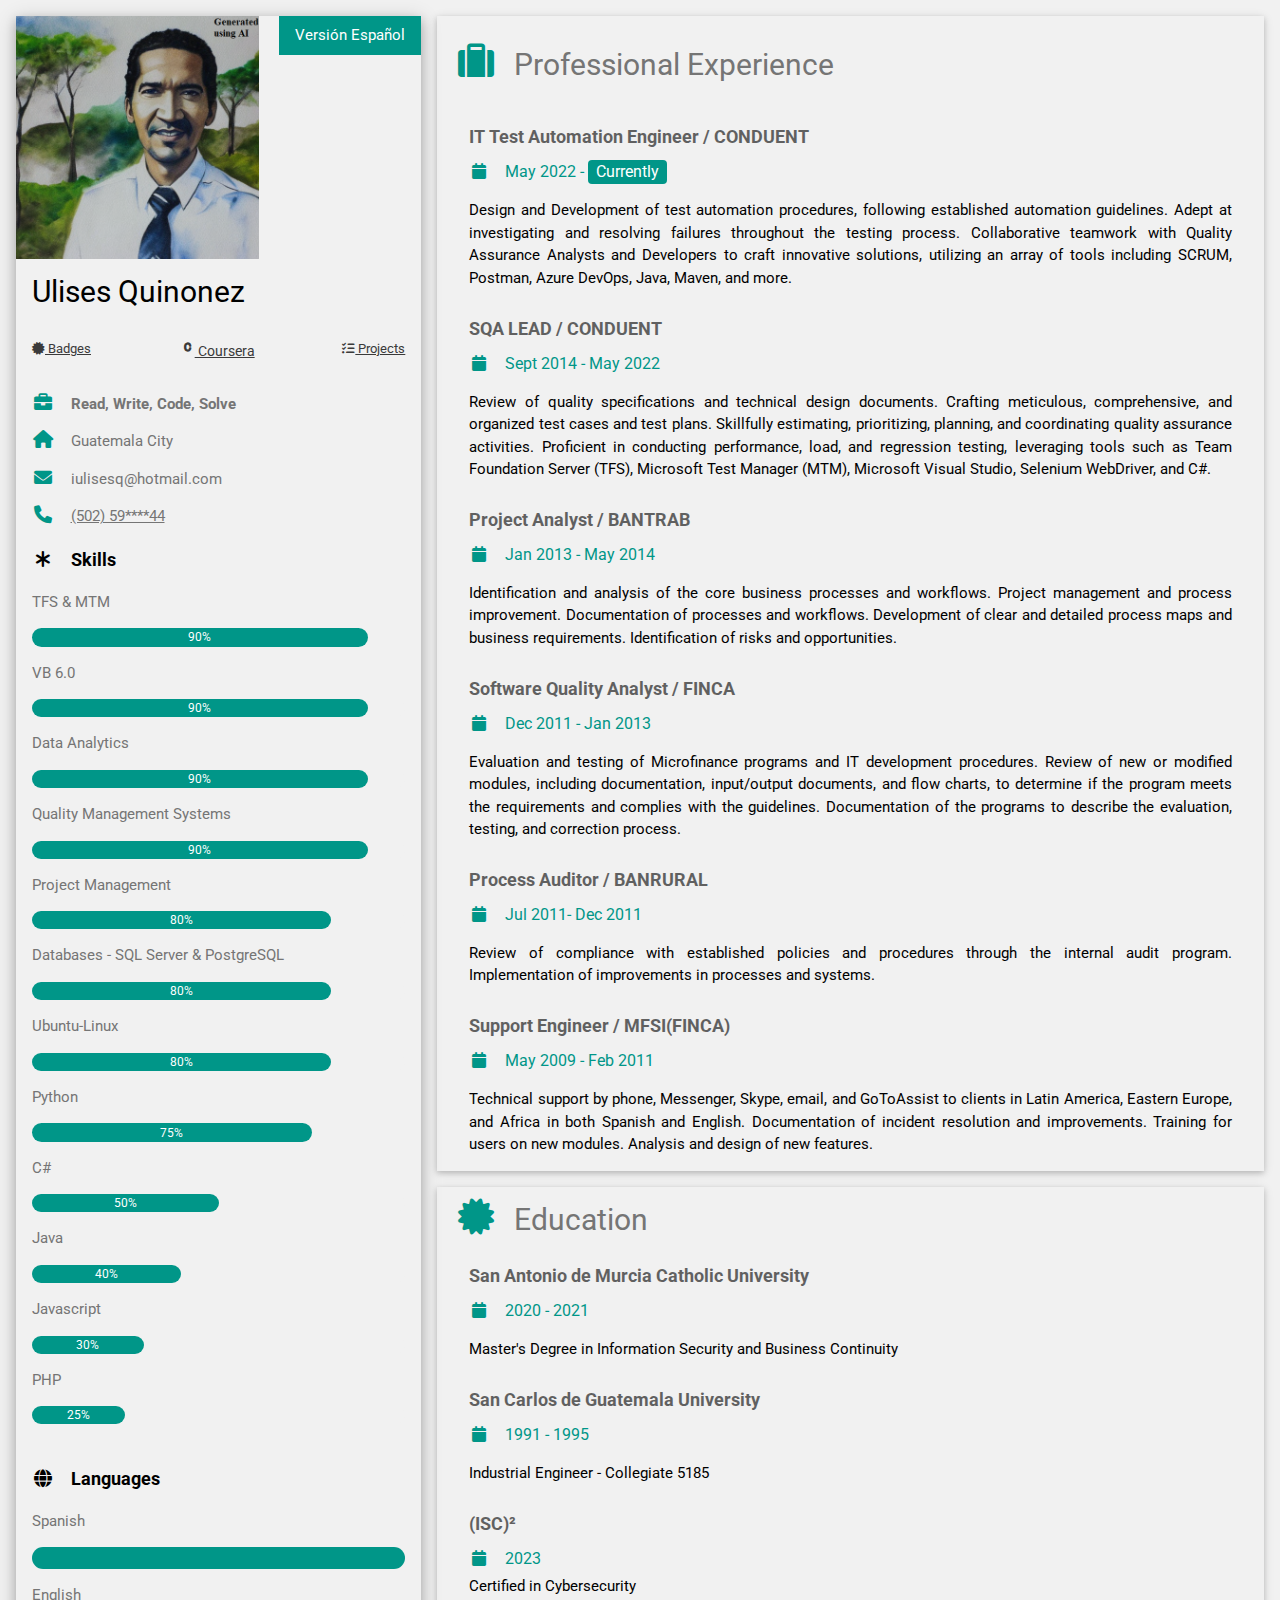
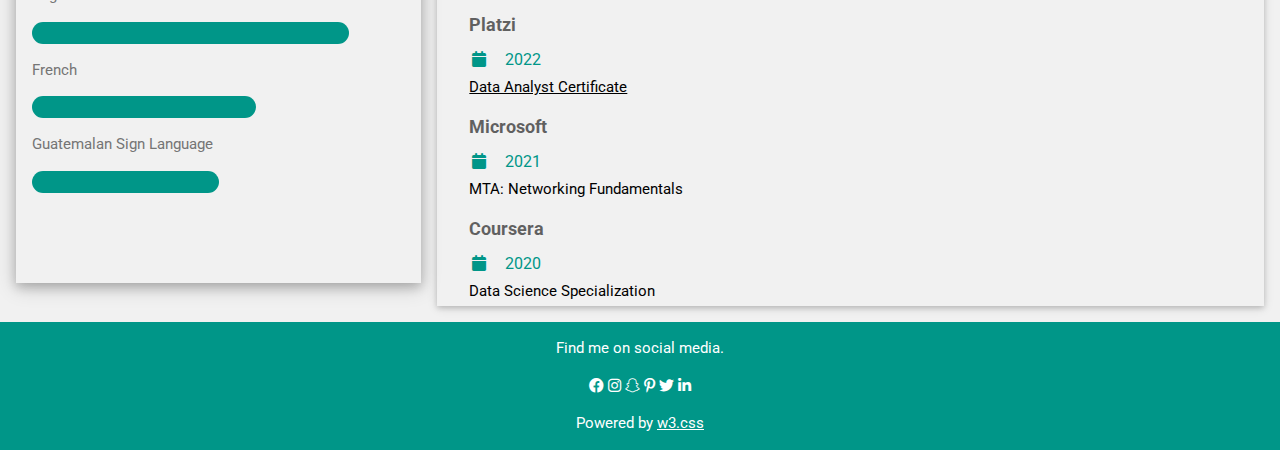
==== eng/index.html @ 61cc3a41 "first commit" ====
﻿<!DOCTYPE html>
<html>
<head>
  <title>Ulises Quinonez - Resume</title>
  <link rel="icon" type="image/x-icon" href="/img/favicon.ico">
  <link rel="icon" type="image/png" href="/img/favicon-32x32.png" sizes="32x32" />
  <link rel="icon" type="image/png" href="/img/favicon-16x16.png" sizes="16x16" />	
  <meta name="description" content="Ulises Quinonez's personal page: Read, Write, Code, Solve, Badge, Coursera, Projects">
</head>
<meta charset="UTF-8">
<meta name="viewport" content="width=device-width, initial-scale=1">
<link rel="stylesheet" href="css/w3.css">
<link rel='stylesheet' href='https://fonts.googleapis.com/css?family=Roboto'>
<link rel="stylesheet" href="https://cdnjs.cloudflare.com/ajax/libs/font-awesome/6.0.0-beta3/css/all.min.css">
<style>
html,body,h1,h2,h3,h4,h5,h6 {font-family: "Roboto", sans-serif}
.wrapper {
  position: relative;
  display: inline-block; /* Ensure the wrapper only takes the space it needs */
}

.wrapper i {
  color: gray;
  opacity: 0.5;
}
.container {
  position: relative; /* Make the container a positioning context */
}

#language-toggle {
 position: absolute;
  top: 0; /* Align button to the top of the container */
  right: 0; /* Align button to the right of the container */
}
</style>
  <style>
    /* Style for the modal */
    .modal {
      display: none;
      position: fixed;
      top: 0;
      left: 0;
      width: 100%;
      height: 100%;
      background: rgba(0,0,0,0.6);
      justify-content: center;
      align-items: center;
	  position: fixed;
	  z-index: 9999;
	  
    }

   .modal-content {
      background-color: white; /* Set background color to solid white */
      padding: 20px;
      border-radius: 5px;
      box-shadow: 0 0 10px rgba(0, 0, 0, 0.8);	  
    }
	    /* Overlay element to block content */
    .overlay {
      position: absolute;
      top: 0;
      left: 0;
      width: 100%;
      height: 100%;
      background-color: white; /* Set the same background color as modal content */
      opacity: 1; /* Set opacity to block content */
    }
  </style>
<body class="w3-light-grey">

<!-- Page Container -->
<div class="w3-content w3-margin-top" style="max-width:1400px;">

  <!-- The Grid -->
  <div class="w3-row-padding">
  
    <!-- Left Column -->
    <div class="w3-third">
    
      <div class="w3- light-grey w3-text-grey w3-card-4">
        <div class="w3-display-container">
<div class="container">
  <img id="img" src="img\avatar1.png" style="width:60%" alt="Avatar">
  <a id="language-toggle" class="w3-button w3-teal" href="http://iulisesq.is-best.net/">Versión Español</a>
</div>		  
          <div class="w3-display-bottomcenter w3-container w3-text-black">
            <h2>Ulises Quinonez</h2>
<div style="display: flex; justify-content: space-between;">
<a href="https://www.credly.com/users/ulises-quinonez" class="w3-text-dark-grey w3-padding-16" style="text-align: right; font-size: smaller;">
  <i class="fas fa-certificate"></i> Badges
</a>
  <a href="https://www.coursera.org/learner/ulises-quinonez-7554" class="w3-text-dark-grey w3-padding-16" style="text-align: right; font-size: 90%; color: blue;">
    <svg xmlns="http://www.w3.org/2000/svg" viewBox="0 0 24 24" width="16" height="16" fill="none" stroke="currentColor" stroke-width="2" stroke-linecap="round" stroke-linejoin="round">
      <text x="50%" y="50%" font-size="16" dy=".3em" text-anchor="middle" fill="white">C</text>
    </svg>
	Coursera
  </a>
<a href="#" class="w3-text-dark-grey w3-padding-16" style="text-align: right; font-size: smaller;" id="modal-link">
  <i class="fas fa-tasks"></i> Projects
</a>
<!-- The modal -->
<div id="myModal" class="modal">
  <div class="modal-content">
	<span class="close" style="cursor: pointer;">&times;</span><- Close this window
	<br>
    <h2>A couple of projects</h2>
	<br>
    <a href="http://prediocampeon.is-best.net/">Project 1</a>:
	A car catalog built with PHP and mySql.
	<br>
    <br>
    <a href="http://contrabajo.is-best.net/">Project 2</a>:
	A list of job offers built with PHP and mySql.
	<br>	
    <br>
    <a href="https://iulisesq.shinyapps.io/Covid_bajas/">Project 3</a>:
	A Dynamic Visualization of COVID Victims built with R.
	<br>
	<br>
    <a href="https://iulisesq.shinyapps.io/Covid_contagios/">Project 4</a>:
	A Dynamic Visualization of COVID Infected built with R.
	<br>
	<br>
    <a href="http://body-quiz.is-best.net/">Project 5</a>:
	 A Simple Internal Body Parts Quiz built in PHP.	
  </div>
</div>
</div>
          </div>
        </div>
         <div class="w3-container">
          <p><i class="fa fa-briefcase fa-fw w3-margin-right w3-large w3-text-teal"></i><b>Read, Write, Code, Solve</b></p>
          <p><i class="fa fa-home fa-fw w3-margin-right w3-large w3-text-teal"></i>Guatemala City</p>
          <p><i class="fa fa-envelope fa-fw w3-margin-right w3-large w3-text-teal"></i>iulisesq@hotmail.com</p>
          <p><i class="fa fa-phone fa-fw w3-margin-right w3-large w3-text-teal"></i><a href="#" id="phoneLink">(502) 59****44</a></p>
          <p class="w3-large w3-text-black"><b><i class="fa fa-asterisk fa-fw w3-margin-right w3-text-black"></i>Skills</b></p>
          <p>TFS & MTM</p>
          <div class="w3-light-grey w3-round-xlarge w3-small">
            <div class="w3-container w3-center w3-round-xlarge w3-teal" style="width:90%">90%</div>
          </div>
          <p>VB 6.0</p>
          <div class="w3-light-grey w3-round-xlarge w3-small">
            <div class="w3-container w3-center w3-round-xlarge w3-teal" style="width:90%">90%</div>
          </div>          
          <p>Data Analytics</p>
          <div class="w3-light-grey w3-round-xlarge w3-small">
            <div class="w3-container w3-center w3-round-xlarge w3-teal" style="width:90%">
              <div class="w3-center w3-text- light-grey">90%</div>
            </div>
          </div>
          <p>Quality Management Systems</p>
          <div class="w3-light-grey w3-round-xlarge w3-small">
            <div class="w3-container w3-center w3-round-xlarge w3-teal" style="width:90%">90%</div>
          </div>
          <p>Project Management</p>
          <div class="w3-light-grey w3-round-xlarge w3-small">
            <div class="w3-container w3-center w3-round-xlarge w3-teal" style="width:80%">80%</div>
          </div>                    
          <p>Databases - SQL Server & PostgreSQL</p>
          <div class="w3-light-grey w3-round-xlarge w3-small">
            <div class="w3-container w3-center w3-round-xlarge w3-teal" style="width:80%">80%</div>
          </div>
          <p>Ubuntu-Linux</p>
          <div class="w3-light-grey w3-round-xlarge w3-small">
            <div class="w3-container w3-center w3-round-xlarge w3-teal" style="width:80%">80%</div>
          </div>  
          <p>Python</p>
          <div class="w3-light-grey w3-round-xlarge w3-small">
            <div class="w3-container w3-center w3-round-xlarge w3-teal" style="width:75%">75%</div>
          </div>
          <p>C#</p>
          <div class="w3-light-grey w3-round-xlarge w3-small">
            <div class="w3-container w3-center w3-round-xlarge w3-teal" style="width:50%">50%</div>
          </div>
            <p>Java</p>
          <div class="w3-light-grey w3-round-xlarge w3-small">
            <div class="w3-container w3-center w3-round-xlarge w3-teal" style="width:40%">40%</div>
		  </div>	
	    <p>Javascript</p>
          <div class="w3-light-grey w3-round-xlarge w3-small">
            <div class="w3-container w3-center w3-round-xlarge w3-teal" style="width:30%">30%</div>
         </div>
		<p>PHP</p>
          <div class="w3-light-grey w3-round-xlarge w3-small">
            <div class="w3-container w3-center w3-round-xlarge w3-teal" style="width:25%">25%</div>
          </div>          
          <br>
          <p class="w3-large w3-text-black"><b><i class="fa fa-globe fa-fw w3-margin-right w3-text-black"></i>Languages</b></p>
          <p>Spanish</p>
          <div class="w3-light-grey w3-round-xlarge">
            <div class="w3-round-xlarge w3-teal" style="height:22px;width:100%"></div>
          </div>
          <p>English</p>
          <div class="w3-light-grey w3-round-xlarge">
            <div class="w3-round-xlarge w3-teal" style="height:22px;width:85%"></div>
          </div>
          <p>French</p>
          <div class="w3-light-grey w3-round-xlarge">
            <div class="w3-round-xlarge w3-teal" style="height:22px;width:60%"></div>
          </div>
          <p>Guatemalan Sign Language </p>
          <div class="w3-light-grey w3-round-xlarge">
            <div class="w3-round-xlarge w3-teal" style="height:22px;width:50%"></div>
          </div>
          <br>
		  <br>
		  <br>
		  <br>
        </div>
      </div><br>

    <!-- End Left Column -->
    </div>

    <!-- Right Column -->
    <div class="w3-twothird">
    
      <div class="w3-container w3-card w3- light-grey w3-margin-bottom">
        <h2 class="w3-text-grey w3-padding-16"><i class="fa fa-suitcase fa-fw w3-margin-right w3-xxlarge w3-text-teal"></i>Professional Experience</h2>
        <div class="w3-container">
          <h5 class="w3-opacity"><b>IT Test Automation Engineer / CONDUENT</b></h5>
          <h6 class="w3-text-teal"><i class="fa fa-calendar fa-fw w3-margin-right"></i>May 2022 - <span class="w3-tag w3-teal w3-round">Currently</span></h6>
          <p align="justify">Design and Development of test automation procedures, following established automation guidelines. Adept at investigating and resolving failures throughout the testing process. Collaborative teamwork with Quality Assurance Analysts and Developers to craft innovative solutions, utilizing an array of tools including SCRUM, Postman, Azure DevOps, Java, Maven, and more.</p>
        </div>
		<div class="w3-container">
          <h5 class="w3-opacity"><b>SQA LEAD / CONDUENT</b></h5>
          <h6 class="w3-text-teal"><i class="fa fa-calendar fa-fw w3-margin-right"></i>Sept 2014 - May 2022</h6>
          <p align="justify">Review of quality specifications and technical design documents. Crafting meticulous, comprehensive, and organized test cases and test plans. Skillfully estimating, prioritizing, planning, and coordinating quality assurance activities. Proficient in conducting performance, load, and regression testing, leveraging tools such as Team Foundation Server (TFS), Microsoft Test Manager (MTM), Microsoft Visual Studio, Selenium WebDriver, and C#.</p>
        </div>
        <div class="w3-container">
          <h5 class="w3-opacity"><b>Project Analyst / BANTRAB</b></h5>
          <h6 class="w3-text-teal"><i class="fa fa-calendar fa-fw w3-margin-right"></i>Jan 2013 - May 2014</h6>
          <p align="justify">Identification and analysis of the core business processes and workflows. Project management and process improvement. Documentation of processes and workflows. Development of clear and detailed process maps and business requirements. Identification of risks and opportunities.</p>
        </div>
        <div class="w3-container">
          <h5 class="w3-opacity"><b>Software Quality Analyst / FINCA</b></h5>
		            
          <h6 class="w3-text-teal"><i class="fa fa-calendar fa-fw w3-margin-right"></i>Dec 2011 - Jan 2013</h6>
          <p align="justify">Evaluation and testing of Microfinance programs and IT development procedures. Review of new or modified modules, including documentation, input/output documents, and flow charts, to determine if the program meets the requirements and complies with the guidelines. Documentation of the programs to describe the evaluation, testing, and correction process.</p>
        </div>
        <div class="w3-container">
          <h5 class="w3-opacity"><b>Process Auditor / BANRURAL</b></h5>
		            
          <h6 class="w3-text-teal"><i class="fa fa-calendar fa-fw w3-margin-right"></i>Jul 2011- Dec 2011</h6>
          <p align="justify">Review of compliance with established policies and procedures through the internal audit program. Implementation of improvements in processes and systems.</p>
        </div>
        <div class="w3-container">
          <h5 class="w3-opacity"><b>Support Engineer / MFSI(FINCA)</b></h5>
		            
          <h6 class="w3-text-teal"><i class="fa fa-calendar fa-fw w3-margin-right"></i>May 2009 - Feb 2011</h6>
          <p align="justify">Technical support by phone, Messenger, Skype, email, and GoToAssist to clients in Latin America, Eastern Europe, and Africa in both Spanish and English. Documentation of incident resolution and improvements. Training for users on new modules. Analysis and design of new features.</p>
        </div>
      </div>

      <div class="w3-container w3-card w3- light-grey">
        <h2 class="w3-text-grey w3-padding-10"><i class="fa fa-certificate fa-fw w3-margin-right w3-xxlarge w3-text-teal"></i>Education</h2>
        <div class="w3-container">
          <h5 class="w3-opacity"><b>San Antonio de Murcia Catholic University</b></h5>		            
          <h6 class="w3-text-teal"><i class="fa fa-calendar fa-fw w3-margin-right"></i>2020 - 2021</h6>
          <p>Master's Degree in Information Security and Business Continuity</p>
          </div>
        <div class="w3-container">
          <h5 class="w3-opacity"><b>San Carlos de Guatemala University</b></h5>		    
          <h6 class="w3-text-teal"><i class="fa fa-calendar fa-fw w3-margin-right"></i>1991 - 1995</h6>
          <p>Industrial Engineer - Collegiate 5185</p>          
        </div>
		<div class="w3-container">
          <h5 class="w3-opacity"><b>(ISC)²</b></h5>		            
          <h6 class="w3-text-teal"><i class="fa fa-calendar fa-fw w3-margin-right"></i>2023</h6>
          <p style="line-height: 0.020;">Certified in Cybersecurity</p>
        </div>
		<div class="w3-container">
		  <h5 class="w3-opacity"><b>Platzi</b></h5>		            
		  <h6 class="w3-text-teal"><i class="fa fa-calendar fa-fw w3-margin-right"></i>2022</h6>
		  <p id="tet_new" style="line-height: 0.020;"><a href="https://platzi.com/p/partyofcuatro/ruta/7006-analyst/diploma/detalle/">Data Analyst Certificate </a></p>
		</div>
        <div class="w3-container">
          <h5 class="w3-opacity"><b>Microsoft</b></h5>		            
          <h6 class="w3-text-teal"><i class="fa fa-calendar fa-fw w3-margin-right"></i>2021</h6>
          <p style="line-height: 0.020;">MTA: Networking Fundamentals</p>
        </div>
        <div class="w3-container">
          <h5 class="w3-opacity"><b>Coursera</b></h5>		            
          <h6 class="w3-text-teal"><i class="fa fa-calendar fa-fw w3-margin-right"></i>2020</h6>
          <p style="line-height: 0.020;">Data Science Specialization</p>
        </div>
      </div>

    <!-- End Right Column -->
    </div>


 <!-- End Grid -->
  </div>
<script src="https://apps.elfsight.com/p/platform.js" defer></script>
<div class="elfsight-app-604c8679-e94e-4635-850a-fe289a55f8b1"></div>
<script language="javascript"  src="/js/car.js">
</script>
<script language="javascript"  src="/js/moda.js">
</script>
<script>
document.getElementById("phoneLink").addEventListener("click", function(event) {
  event.preventDefault(); 
  alert("Phone number: (502) **3789**"); 
});
</script>

<footer class="w3-container w3-teal w3-center w3-margin-top">
  <p>Find me on social media.</p>
  <i class="fab fa-facebook w3-hover-opacity wrapper"></i>
  <i class="fab fa-instagram w3-hover-opacity wrapper"></i>
  <i class="fab fa-snapchat-ghost w3-hover-opacity wrapper"></i>
  <i class="fab fa-pinterest-p w3-hover-opacity wrapper"></i>
  <i class="fab fa-twitter w3-hover-opacity wrapper"></i>
  <i class="fab fa-linkedin-in w3-hover-opacity wrapper"></i>
  <p>Powered by <a href="https://www.w3schools.com/css/" target="_blank">w3.css</a></p>
</footer>

</body>
</html>
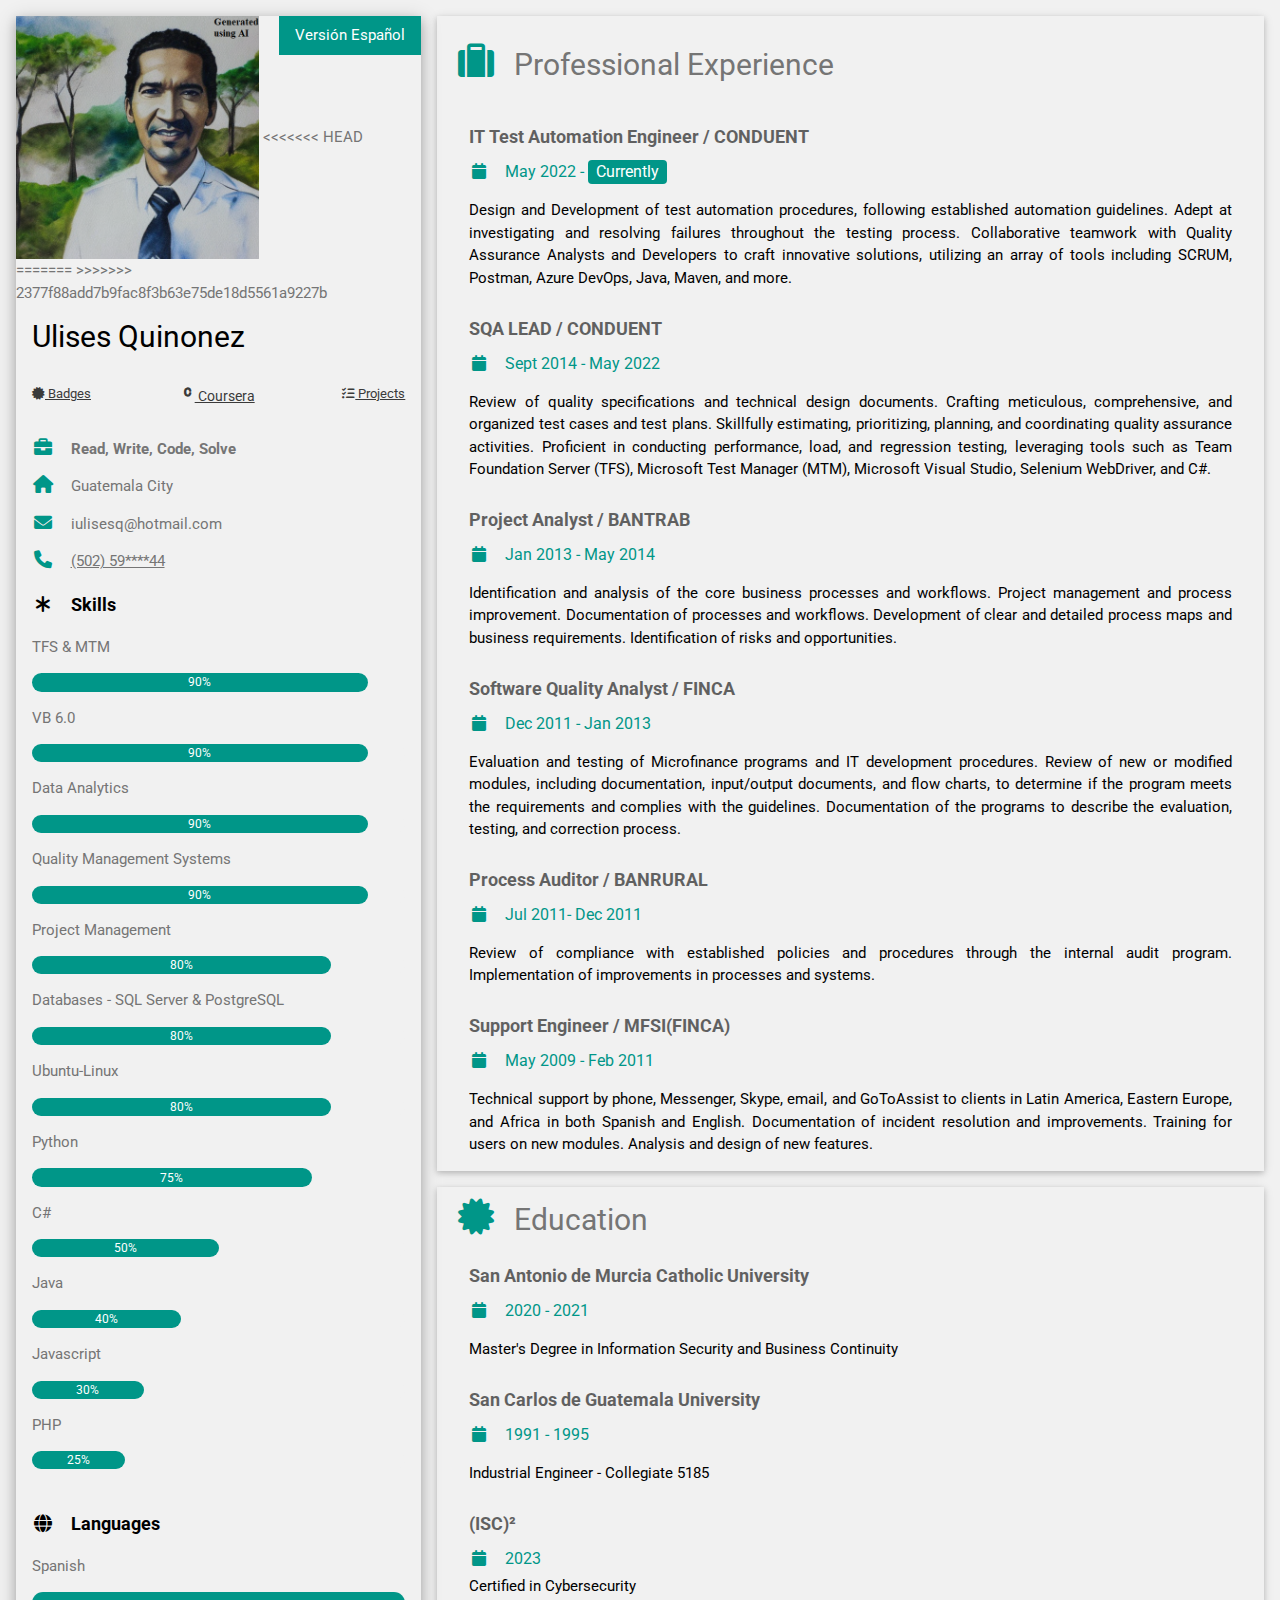
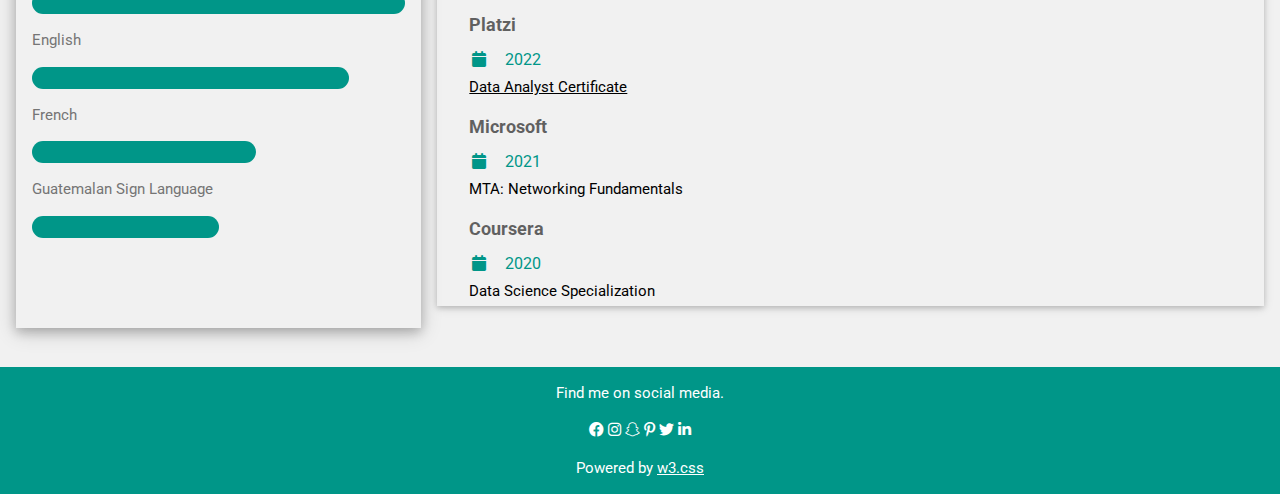
==== commit ef5934a7: "Merge branch 'main' of https://github.com/GilbertQ/s" ====
--- a/eng/index.html
+++ b/eng/index.html
@@ -82,7 +82,11 @@
         <div class="w3-display-container">
 <div class="container">
   <img id="img" src="img\avatar1.png" style="width:60%" alt="Avatar">
-  <a id="language-toggle" class="w3-button w3-teal" href="http://iulisesq.is-best.net/">Versión Español</a>
+<<<<<<< HEAD
+  <a id="language-toggle" class="w3-button w3-teal" href="#" onclick="window.history.back(); return false;">Versión Español</a>
+=======
+  <a id="language-toggle" class="w3-button w3-teal" href="https://gilbertq.github.io/s/">Versión Español</a>
+>>>>>>> 2377f88add7b9fac8f3b63e75de18d5561a9227b
 </div>		  
           <div class="w3-display-bottomcenter w3-container w3-text-black">
             <h2>Ulises Quinonez</h2>
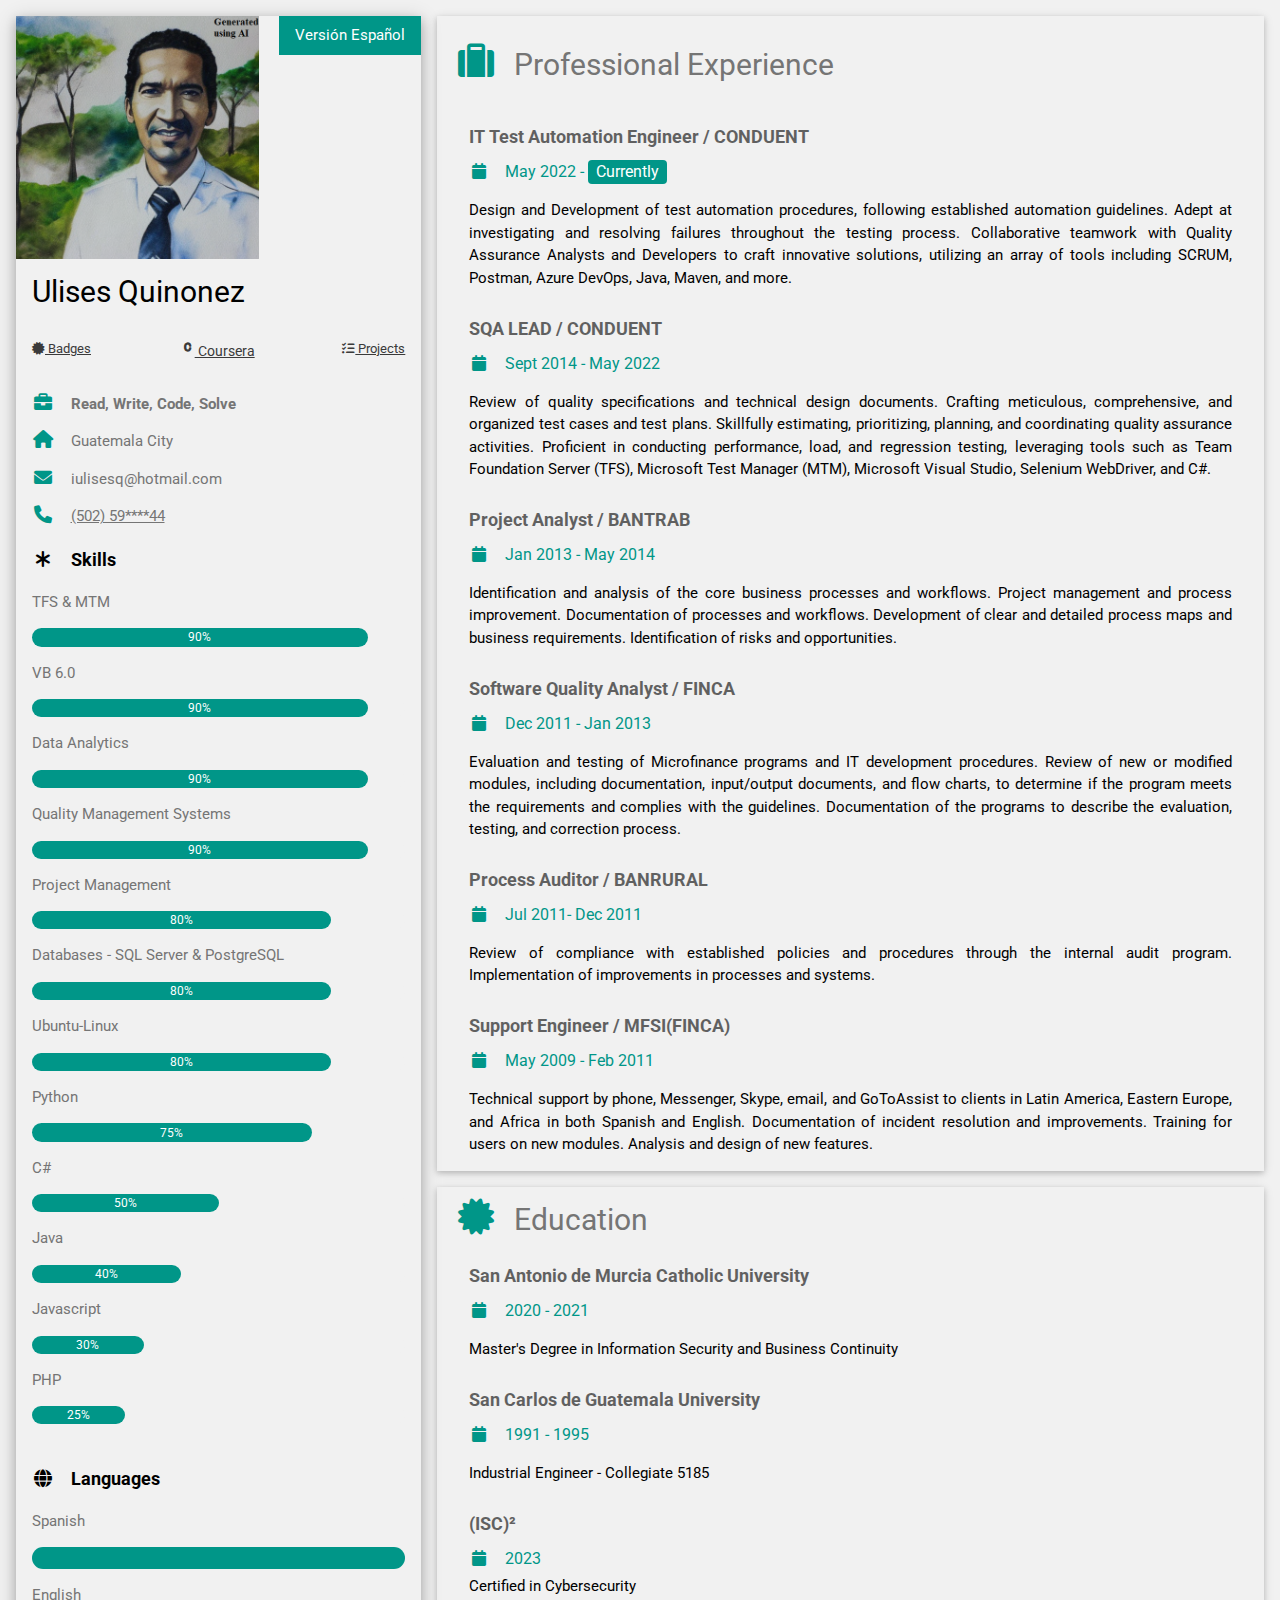
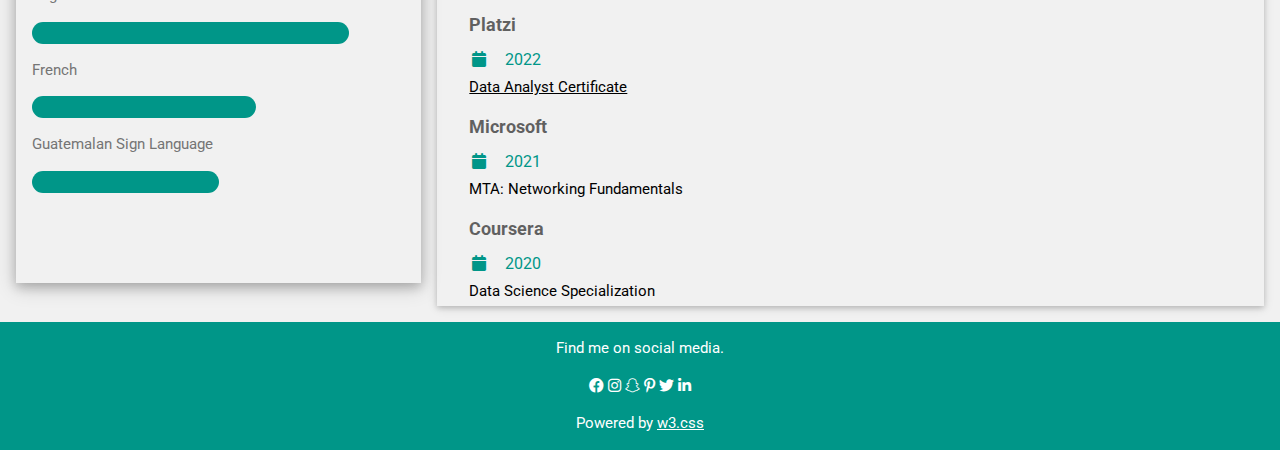
==== commit df91f8e8: "fixing" ====
--- a/eng/index.html
+++ b/eng/index.html
@@ -82,11 +82,7 @@
         <div class="w3-display-container">
 <div class="container">
   <img id="img" src="img\avatar1.png" style="width:60%" alt="Avatar">
-<<<<<<< HEAD
   <a id="language-toggle" class="w3-button w3-teal" href="#" onclick="window.history.back(); return false;">Versión Español</a>
-=======
-  <a id="language-toggle" class="w3-button w3-teal" href="https://gilbertq.github.io/s/">Versión Español</a>
->>>>>>> 2377f88add7b9fac8f3b63e75de18d5561a9227b
 </div>		  
           <div class="w3-display-bottomcenter w3-container w3-text-black">
             <h2>Ulises Quinonez</h2>
